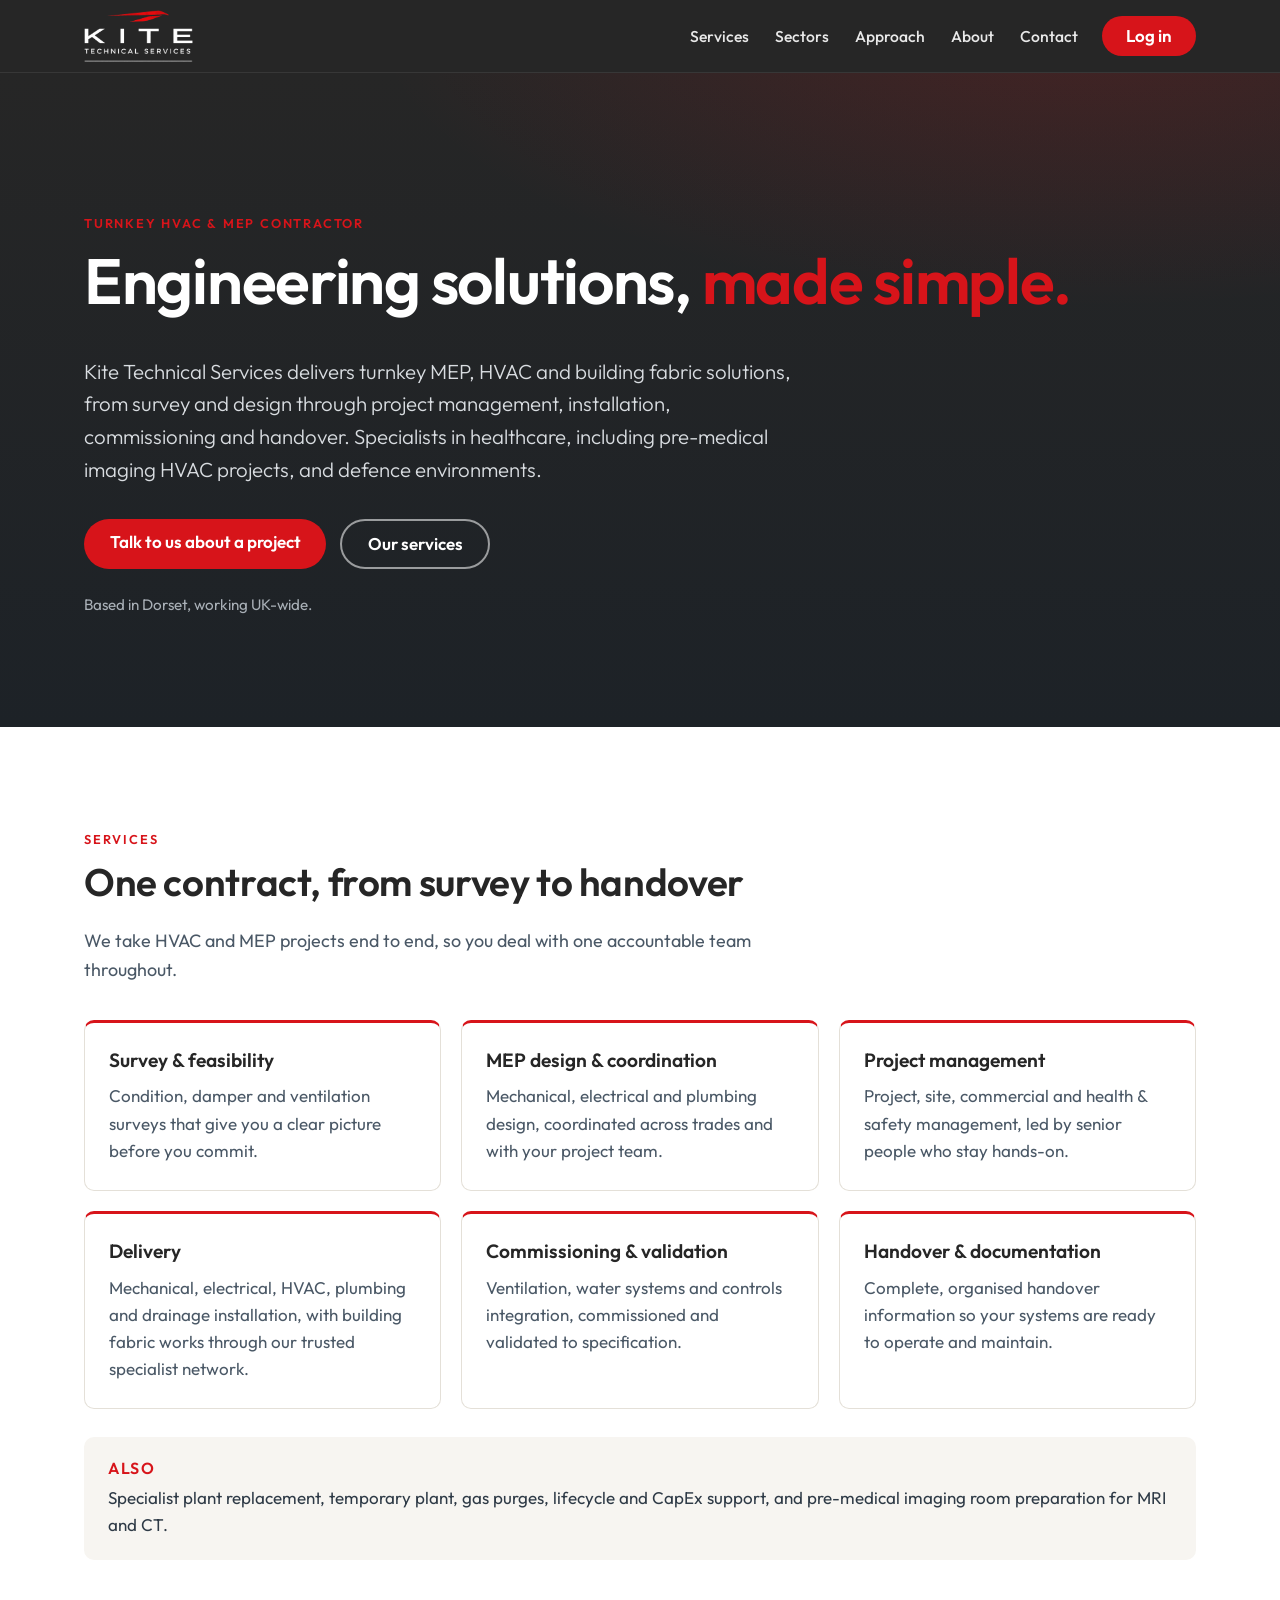
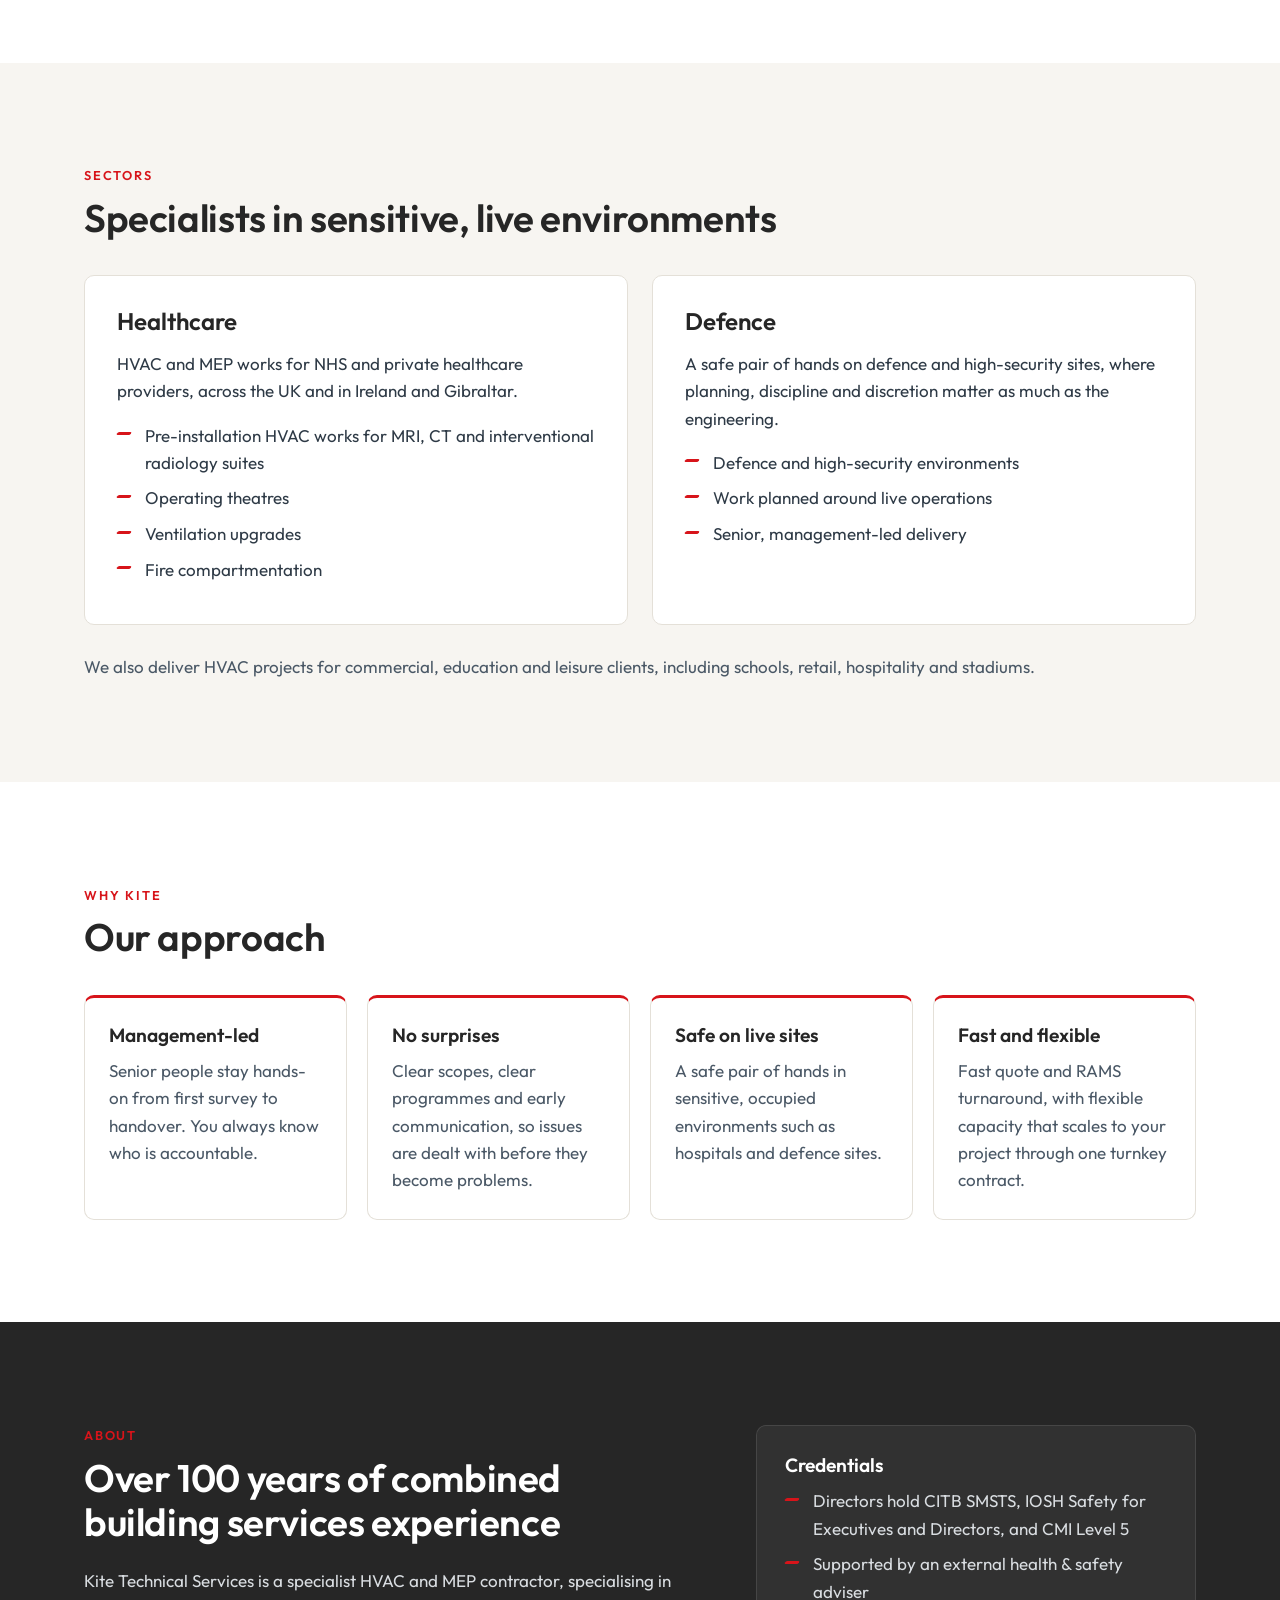
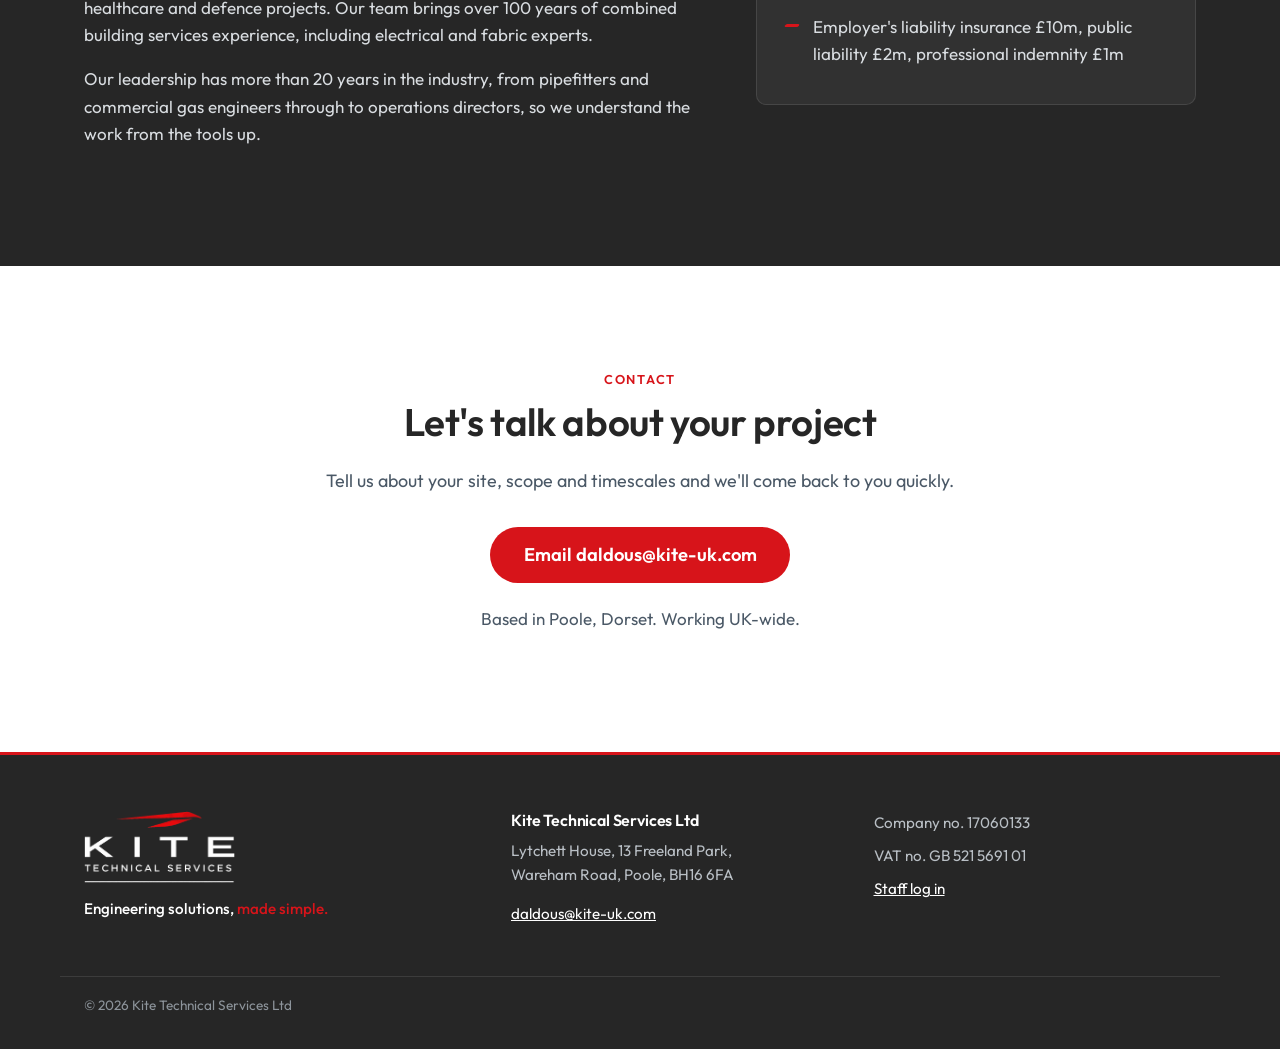
==== index.html @ 0709534b "Initial website" ====
<!doctype html>
<html lang="en-GB">
<head>
<meta charset="utf-8">
<meta name="viewport" content="width=device-width, initial-scale=1">
<title>Kite Technical Services | Turnkey HVAC &amp; MEP for healthcare and defence</title>
<meta name="description" content="Kite Technical Services delivers turnkey HVAC, MEP and building fabric solutions, from survey and design through installation, commissioning and handover. Specialists in healthcare and defence. Based in Dorset, working UK-wide.">
<link rel="canonical" href="https://kite-uk.com/">
<meta name="theme-color" content="#262626">
<meta property="og:type" content="website">
<meta property="og:site_name" content="Kite Technical Services">
<meta property="og:title" content="Kite Technical Services | Engineering solutions made simple">
<meta property="og:description" content="Turnkey MEP, HVAC and fabric contractor, specialists in healthcare and defence projects. Based in Dorset, working UK-wide.">
<meta property="og:url" content="https://kite-uk.com/">
<meta property="og:image" content="https://kite-uk.com/og-image.png">
<meta property="og:image:width" content="1200">
<meta property="og:image:height" content="630">
<meta property="og:image:alt" content="Kite Technical Services logo">
<meta property="og:locale" content="en_GB">
<meta name="twitter:card" content="summary_large_image">
<link rel="icon" href="/favicon.ico" sizes="32x32">
<link rel="icon" type="image/png" sizes="32x32" href="/favicon-32.png">
<link rel="apple-touch-icon" href="/apple-touch-icon.png">
<link rel="preconnect" href="https://fonts.googleapis.com">
<link rel="preconnect" href="https://fonts.gstatic.com" crossorigin>
<link rel="stylesheet" href="https://fonts.googleapis.com/css2?family=Outfit:wght@300;400;500;600;700&display=swap">
<link rel="stylesheet" href="/styles.css">
<script type="application/ld+json">
{"@context":"https://schema.org","@type":"Organization","name":"Kite Technical Services Ltd","url":"https://kite-uk.com/","logo":"https://kite-uk.com/kite-logo.png","email":"daldous@kite-uk.com","slogan":"Engineering solutions made simple","address":{"@type":"PostalAddress","streetAddress":"Lytchett House, 13 Freeland Park, Wareham Road","addressLocality":"Poole","postalCode":"BH16 6FA","addressCountry":"GB"},"vatID":"GB521569101"}
</script>
</head>
<body>
<a class="skip" href="#main">Skip to content</a>
<header class="site-header">
  <div class="wrap header-inner">
    <a class="brand" href="/" aria-label="Kite Technical Services home">
      <img src="/kite-logo-white.png" alt="Kite Technical Services" width="640" height="306">
    </a>
    <nav aria-label="Main">
      <ul class="nav-links">
        <li><a href="#services">Services</a></li>
        <li><a href="#sectors">Sectors</a></li>
        <li><a href="#approach">Approach</a></li>
        <li><a href="#about">About</a></li>
        <li><a href="#contact">Contact</a></li>
      </ul>
    </nav>
    <a class="btn btn-login" href="https://portal.kite-uk.com" rel="noopener">Log in</a>
  </div>
</header>

<main id="main">
  <section class="hero" aria-labelledby="hero-title">
    <div class="wrap hero-inner">
      <p class="eyebrow">Turnkey HVAC &amp; MEP contractor</p>
      <h1 id="hero-title">Engineering solutions, <span class="red">made simple.</span></h1>
      <p class="lead">Kite Technical Services delivers turnkey MEP, HVAC and building fabric solutions, from survey and design through project management, installation, commissioning and handover. Specialists in healthcare, including pre-medical imaging HVAC projects, and defence environments.</p>
      <div class="hero-cta">
        <a class="btn btn-primary" href="#contact">Talk to us about a project</a>
        <a class="btn btn-ghost" href="#services">Our services</a>
      </div>
      <p class="hero-note">Based in Dorset, working UK-wide.</p>
    </div>
  </section>

  <section id="services" class="section" aria-labelledby="services-title">
    <div class="wrap">
      <p class="eyebrow">Services</p>
      <h2 id="services-title">One contract, from survey to handover</h2>
      <p class="section-intro">We take HVAC and MEP projects end to end, so you deal with one accountable team throughout.</p>
      <ul class="cards">
        <li class="card"><h3>Survey &amp; feasibility</h3><p>Condition, damper and ventilation surveys that give you a clear picture before you commit.</p></li>
        <li class="card"><h3>MEP design &amp; coordination</h3><p>Mechanical, electrical and plumbing design, coordinated across trades and with your project team.</p></li>
        <li class="card"><h3>Project management</h3><p>Project, site, commercial and health &amp; safety management, led by senior people who stay hands-on.</p></li>
        <li class="card"><h3>Delivery</h3><p>Mechanical, electrical, HVAC, plumbing and drainage installation, with building fabric works through our trusted specialist network.</p></li>
        <li class="card"><h3>Commissioning &amp; validation</h3><p>Ventilation, water systems and controls integration, commissioned and validated to specification.</p></li>
        <li class="card"><h3>Handover &amp; documentation</h3><p>Complete, organised handover information so your systems are ready to operate and maintain.</p></li>
      </ul>
      <div class="also">
        <h3>Also</h3>
        <p>Specialist plant replacement, temporary plant, gas purges, lifecycle and CapEx support, and pre-medical imaging room preparation for MRI and CT.</p>
      </div>
    </div>
  </section>

  <section id="sectors" class="section section-alt" aria-labelledby="sectors-title">
    <div class="wrap">
      <p class="eyebrow">Sectors</p>
      <h2 id="sectors-title">Specialists in sensitive, live environments</h2>
      <div class="sectors">
        <article class="sector">
          <h3>Healthcare</h3>
          <p>HVAC and MEP works for NHS and private healthcare providers, across the UK and in Ireland and Gibraltar.</p>
          <ul class="ticks">
            <li>Pre-installation HVAC works for MRI, CT and interventional radiology suites</li>
            <li>Operating theatres</li>
            <li>Ventilation upgrades</li>
            <li>Fire compartmentation</li>
          </ul>
        </article>
        <article class="sector">
          <h3>Defence</h3>
          <p>A safe pair of hands on defence and high-security sites, where planning, discipline and discretion matter as much as the engineering.</p>
          <ul class="ticks">
            <li>Defence and high-security environments</li>
            <li>Work planned around live operations</li>
            <li>Senior, management-led delivery</li>
          </ul>
        </article>
      </div>
      <p class="sector-more">We also deliver HVAC projects for commercial, education and leisure clients, including schools, retail, hospitality and stadiums.</p>
    </div>
  </section>

  <section id="approach" class="section" aria-labelledby="approach-title">
    <div class="wrap">
      <p class="eyebrow">Why Kite</p>
      <h2 id="approach-title">Our approach</h2>
      <ul class="cards cards-4">
        <li class="card"><h3>Management-led</h3><p>Senior people stay hands-on from first survey to handover. You always know who is accountable.</p></li>
        <li class="card"><h3>No surprises</h3><p>Clear scopes, clear programmes and early communication, so issues are dealt with before they become problems.</p></li>
        <li class="card"><h3>Safe on live sites</h3><p>A safe pair of hands in sensitive, occupied environments such as hospitals and defence sites.</p></li>
        <li class="card"><h3>Fast and flexible</h3><p>Fast quote and RAMS turnaround, with flexible capacity that scales to your project through one turnkey contract.</p></li>
      </ul>
    </div>
  </section>

  <section id="about" class="section section-dark" aria-labelledby="about-title">
    <div class="wrap about">
      <div>
        <p class="eyebrow">About</p>
        <h2 id="about-title">Over 100 years of combined building services experience</h2>
        <p>Kite Technical Services is a specialist HVAC and MEP contractor, specialising in healthcare and defence projects. Our team brings over 100 years of combined building services experience, including electrical and fabric experts.</p>
        <p>Our leadership has more than 20 years in the industry, from pipefitters and commercial gas engineers through to operations directors, so we understand the work from the tools up.</p>
      </div>
      <div class="creds">
        <h3>Credentials</h3>
        <ul class="ticks ticks-light">
          <li>Directors hold CITB SMSTS, IOSH Safety for Executives and Directors, and CMI Level 5</li>
          <li>Supported by an external health &amp; safety adviser</li>
          <li>Employer's liability insurance £10m, public liability £2m, professional indemnity £1m</li>
        </ul>
      </div>
    </div>
  </section>

  <section id="contact" class="section" aria-labelledby="contact-title">
    <div class="wrap contact">
      <p class="eyebrow">Contact</p>
      <h2 id="contact-title">Let's talk about your project</h2>
      <p class="section-intro">Tell us about your site, scope and timescales and we'll come back to you quickly.</p>
      <a class="btn btn-primary btn-lg" href="mailto:daldous@kite-uk.com?subject=Project%20enquiry">Email daldous@kite-uk.com</a>
      <p class="contact-meta">Based in Poole, Dorset. Working UK-wide.</p>
    </div>
  </section>
</main>

<footer class="site-footer">
  <div class="wrap footer-inner">
    <div>
      <img src="/kite-logo-white.png" alt="Kite Technical Services" width="640" height="306" class="footer-logo">
      <p class="footer-tag">Engineering solutions, <span class="red">made simple.</span></p>
    </div>
    <div>
      <h2 class="footer-h">Kite Technical Services Ltd</h2>
      <address>Lytchett House, 13 Freeland Park,<br>Wareham Road, Poole, BH16 6FA</address>
      <p><a href="mailto:daldous@kite-uk.com">daldous@kite-uk.com</a></p>
    </div>
    <div>
      <p>Company no. 17060133</p>
      <p>VAT no. GB 521 5691 01</p>
      <p><a href="https://portal.kite-uk.com" rel="noopener">Staff log in</a></p>
    </div>
  </div>
  <div class="wrap footer-base"><p>&copy; <span id="y">2026</span> Kite Technical Services Ltd</p></div>
</footer>
<script>document.getElementById('y').textContent=new Date().getFullYear();</script>
</body>
</html>
---- styles.css ----
:root{--red:#d7141a;--red-dark:#b01015;--charcoal:#262626;--slate:#2e3a46;--slate-2:#4a5866;--off:#f7f5f1;--line:#e4e0d8;--white:#fff;--radius:10px;--wrap:1160px}
*,*::before,*::after{box-sizing:border-box}
html{scroll-behavior:smooth;scroll-padding-top:84px}
@media (prefers-reduced-motion:reduce){html{scroll-behavior:auto}}
body{margin:0;font-family:Outfit,system-ui,-apple-system,"Segoe UI",Roboto,sans-serif;font-size:1.0625rem;line-height:1.6;color:var(--slate);background:var(--white);-webkit-font-smoothing:antialiased}
img{max-width:100%;height:auto;display:block}
h1,h2,h3{line-height:1.15;color:var(--charcoal);margin:0 0 .6em;font-weight:600}
h1{font-size:clamp(2.3rem,5.5vw,4rem);font-weight:600;letter-spacing:-.02em;color:var(--white)}
h2{font-size:clamp(1.7rem,3.2vw,2.4rem);letter-spacing:-.01em}
h3{font-size:1.2rem}
p{margin:0 0 1em}
a{color:var(--red-dark)}
a:focus-visible,.btn:focus-visible{outline:3px solid var(--red);outline-offset:3px}
.wrap{max-width:var(--wrap);margin:0 auto;padding:0 24px}
.red{color:var(--red)}
.skip{position:absolute;left:-999px;top:8px;background:var(--white);color:var(--charcoal);padding:8px 14px;z-index:100;border-radius:6px}
.skip:focus{left:8px}
.eyebrow{text-transform:uppercase;letter-spacing:.14em;font-size:.8rem;font-weight:600;color:var(--red);margin-bottom:.8em}
.btn{display:inline-block;font:inherit;font-weight:600;text-decoration:none;border-radius:999px;padding:.75em 1.5em;line-height:1.2;transition:background .15s,color .15s,border-color .15s}
.btn-primary{background:var(--red);color:var(--white)}
.btn-primary:hover{background:var(--red-dark)}
.btn-ghost{border:2px solid rgba(255,255,255,.55);color:var(--white)}
.btn-ghost:hover{border-color:var(--white);background:rgba(255,255,255,.08)}
.btn-lg{font-size:1.15rem;padding:.9em 1.8em;word-break:break-word}
/* Header */
.site-header{position:sticky;top:0;z-index:50;background:var(--charcoal);border-bottom:1px solid rgba(255,255,255,.08)}
.header-inner{display:flex;align-items:center;gap:24px;min-height:72px}
.brand img{height:52px;width:auto}
.site-header nav{margin-left:auto}
.nav-links{list-style:none;display:flex;gap:26px;margin:0;padding:0}
.nav-links a{color:#e8e8e8;text-decoration:none;font-weight:500;font-size:.98rem}
.nav-links a:hover{color:var(--white);text-decoration:underline;text-decoration-color:var(--red);text-underline-offset:6px;text-decoration-thickness:2px}
.btn-login{background:var(--red);color:var(--white);padding:.6em 1.4em}
.btn-login:hover{background:var(--red-dark)}
/* Hero */
.hero{background:radial-gradient(1200px 500px at 85% -10%,rgba(215,20,26,.18),transparent 60%),linear-gradient(180deg,#262626,#1d2227);color:#d9dde1;padding:clamp(72px,11vw,140px) 0 clamp(64px,9vw,110px)}
.hero-inner{max-width:var(--wrap)}
.hero .lead{font-size:clamp(1.1rem,1.6vw,1.3rem);max-width:720px;font-weight:300;color:#d9dde1}
.hero-cta{display:flex;flex-wrap:wrap;gap:14px;margin:2rem 0 1.5rem}
.hero-note{color:#a9b0b7;font-size:.95rem;margin:0}
/* Sections */
.section{padding:clamp(64px,8vw,104px) 0}
.section-alt{background:var(--off)}
.section-dark{background:var(--charcoal);color:#d9dde1}
.section-dark h2,.section-dark h3{color:var(--white)}
.section-intro{max-width:680px;font-size:1.12rem;color:var(--slate-2)}
.cards{list-style:none;margin:2.2rem 0 0;padding:0;display:grid;grid-template-columns:repeat(3,1fr);gap:20px}
.cards-4{grid-template-columns:repeat(4,1fr)}
.card{background:var(--white);border:1px solid var(--line);border-top:3px solid var(--red);border-radius:var(--radius);padding:26px 24px}
.card p{margin:0;color:var(--slate-2)}
.also{margin-top:28px;padding:22px 24px;background:var(--off);border-radius:var(--radius)}
.also h3{font-size:1rem;text-transform:uppercase;letter-spacing:.1em;color:var(--red);margin-bottom:.4em}
.also p{margin:0}
.sectors{display:grid;grid-template-columns:1fr 1fr;gap:24px;margin-top:2.2rem}
.sector{background:var(--white);border-radius:var(--radius);padding:32px;border:1px solid var(--line)}
.sector h3{font-size:1.5rem}
.sector-more{margin:28px 0 0;color:var(--slate-2)}
.ticks{list-style:none;padding:0;margin:0}
.ticks li{position:relative;padding-left:28px;margin:.5em 0}
.ticks li::before{content:"";position:absolute;left:0;top:.62em;width:14px;height:3px;background:var(--red);border-radius:2px;transform:skewX(-30deg)}
.about{display:grid;grid-template-columns:1.4fr 1fr;gap:56px;align-items:start}
.creds{background:rgba(255,255,255,.05);border:1px solid rgba(255,255,255,.1);border-radius:var(--radius);padding:28px}
.contact{text-align:center}
.contact .section-intro{margin:0 auto 2rem}
.contact-meta{margin-top:1.4rem;color:var(--slate-2)}
/* Footer */
.site-footer{background:var(--charcoal);color:#b9bfc5;font-size:.95rem;padding-top:56px;border-top:3px solid var(--red)}
.site-footer a{color:var(--white)}
.footer-inner{display:grid;grid-template-columns:1.2fr 1fr 1fr;gap:40px}
.footer-logo{height:72px;width:auto;margin-bottom:14px}
.footer-tag{color:var(--white);font-weight:500}
.footer-h{color:var(--white);font-size:1rem;margin-bottom:.6em}
address{font-style:normal;margin-bottom:1em}
.site-footer p{margin:0 0 .6em}
.footer-base{border-top:1px solid rgba(255,255,255,.1);margin-top:40px;padding-top:18px;padding-bottom:24px;font-size:.85rem;color:#8d949b}
/* 404 */
.notfound{min-height:60vh;display:flex;align-items:center;padding:80px 0}
/* Responsive */
@media (max-width:980px){.cards,.cards-4{grid-template-columns:1fr 1fr}.about{grid-template-columns:1fr;gap:32px}.footer-inner{grid-template-columns:1fr 1fr}}
@media (max-width:820px){.site-header nav{display:none}.btn-login{margin-left:auto}}
@media (max-width:640px){.cards,.cards-4,.sectors,.footer-inner{grid-template-columns:1fr}.brand img{height:44px}.sector{padding:24px}.header-inner{min-height:64px}html{scroll-padding-top:72px}}
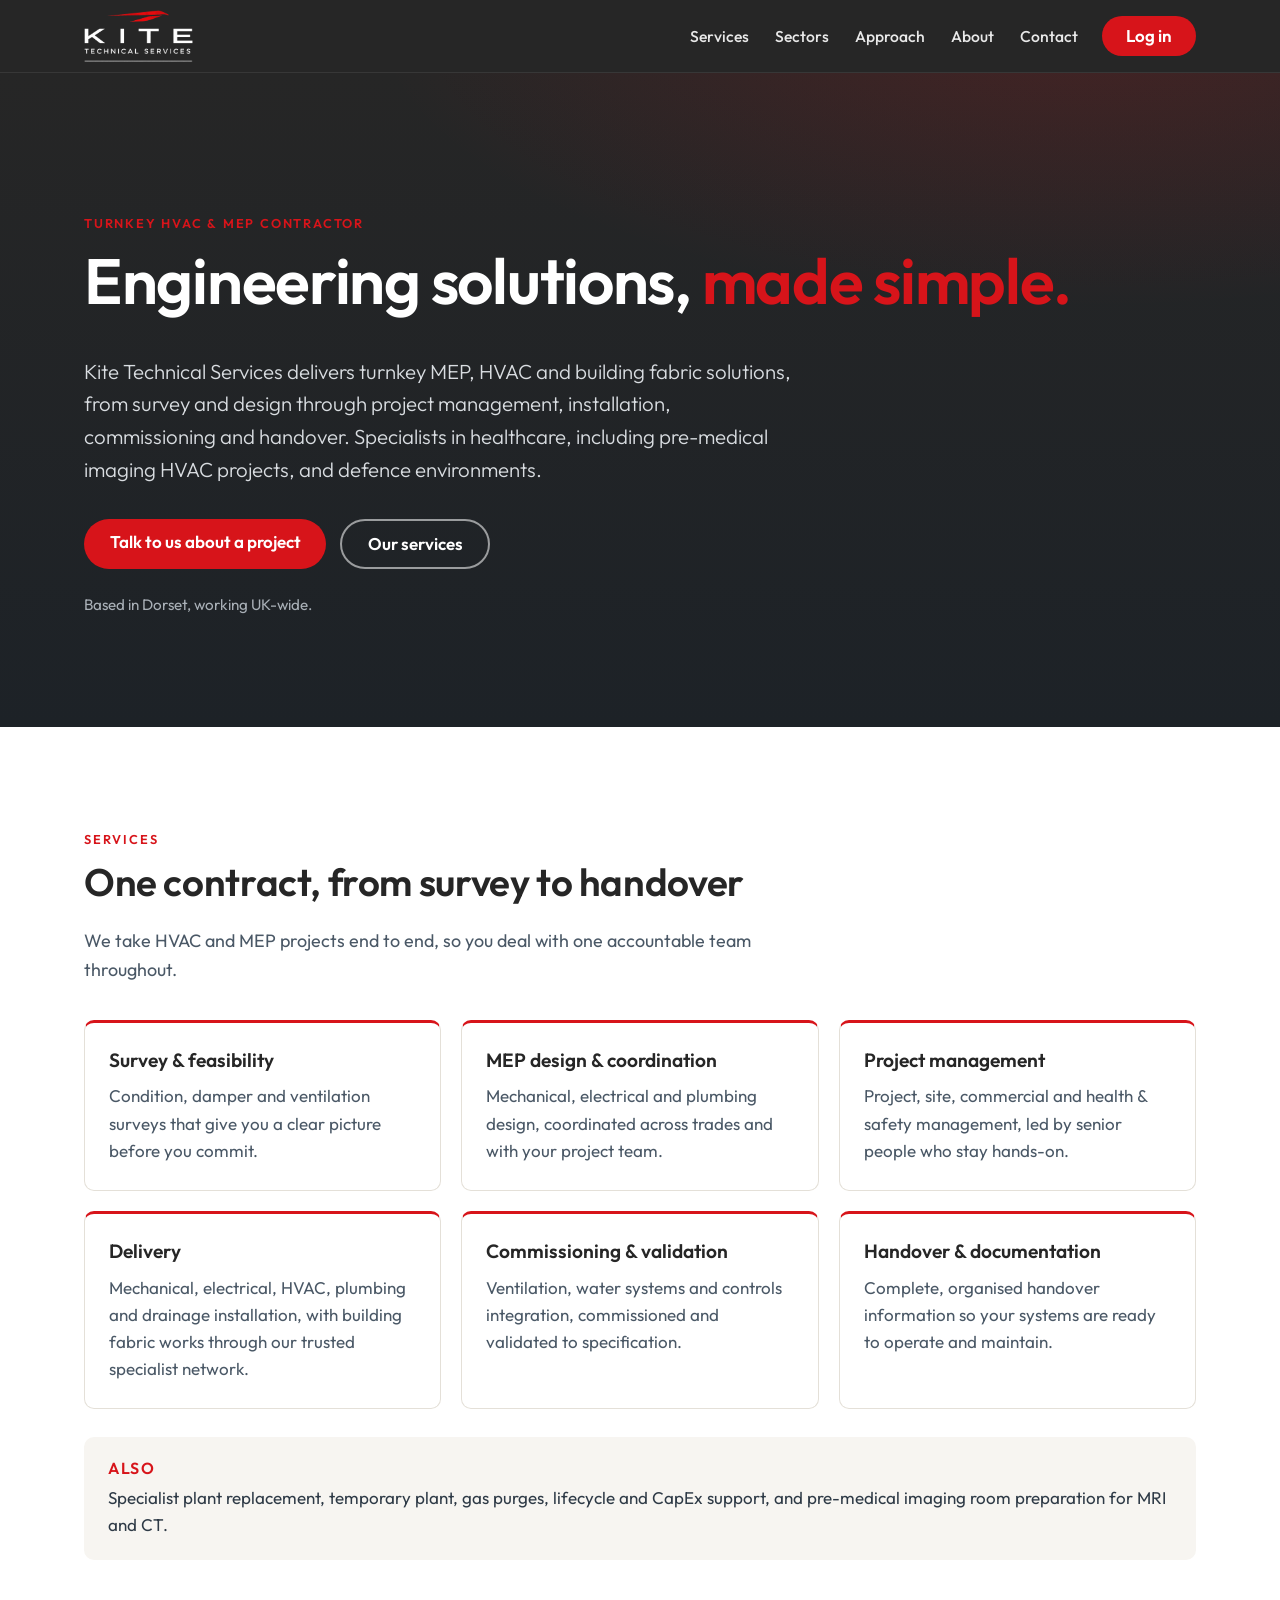
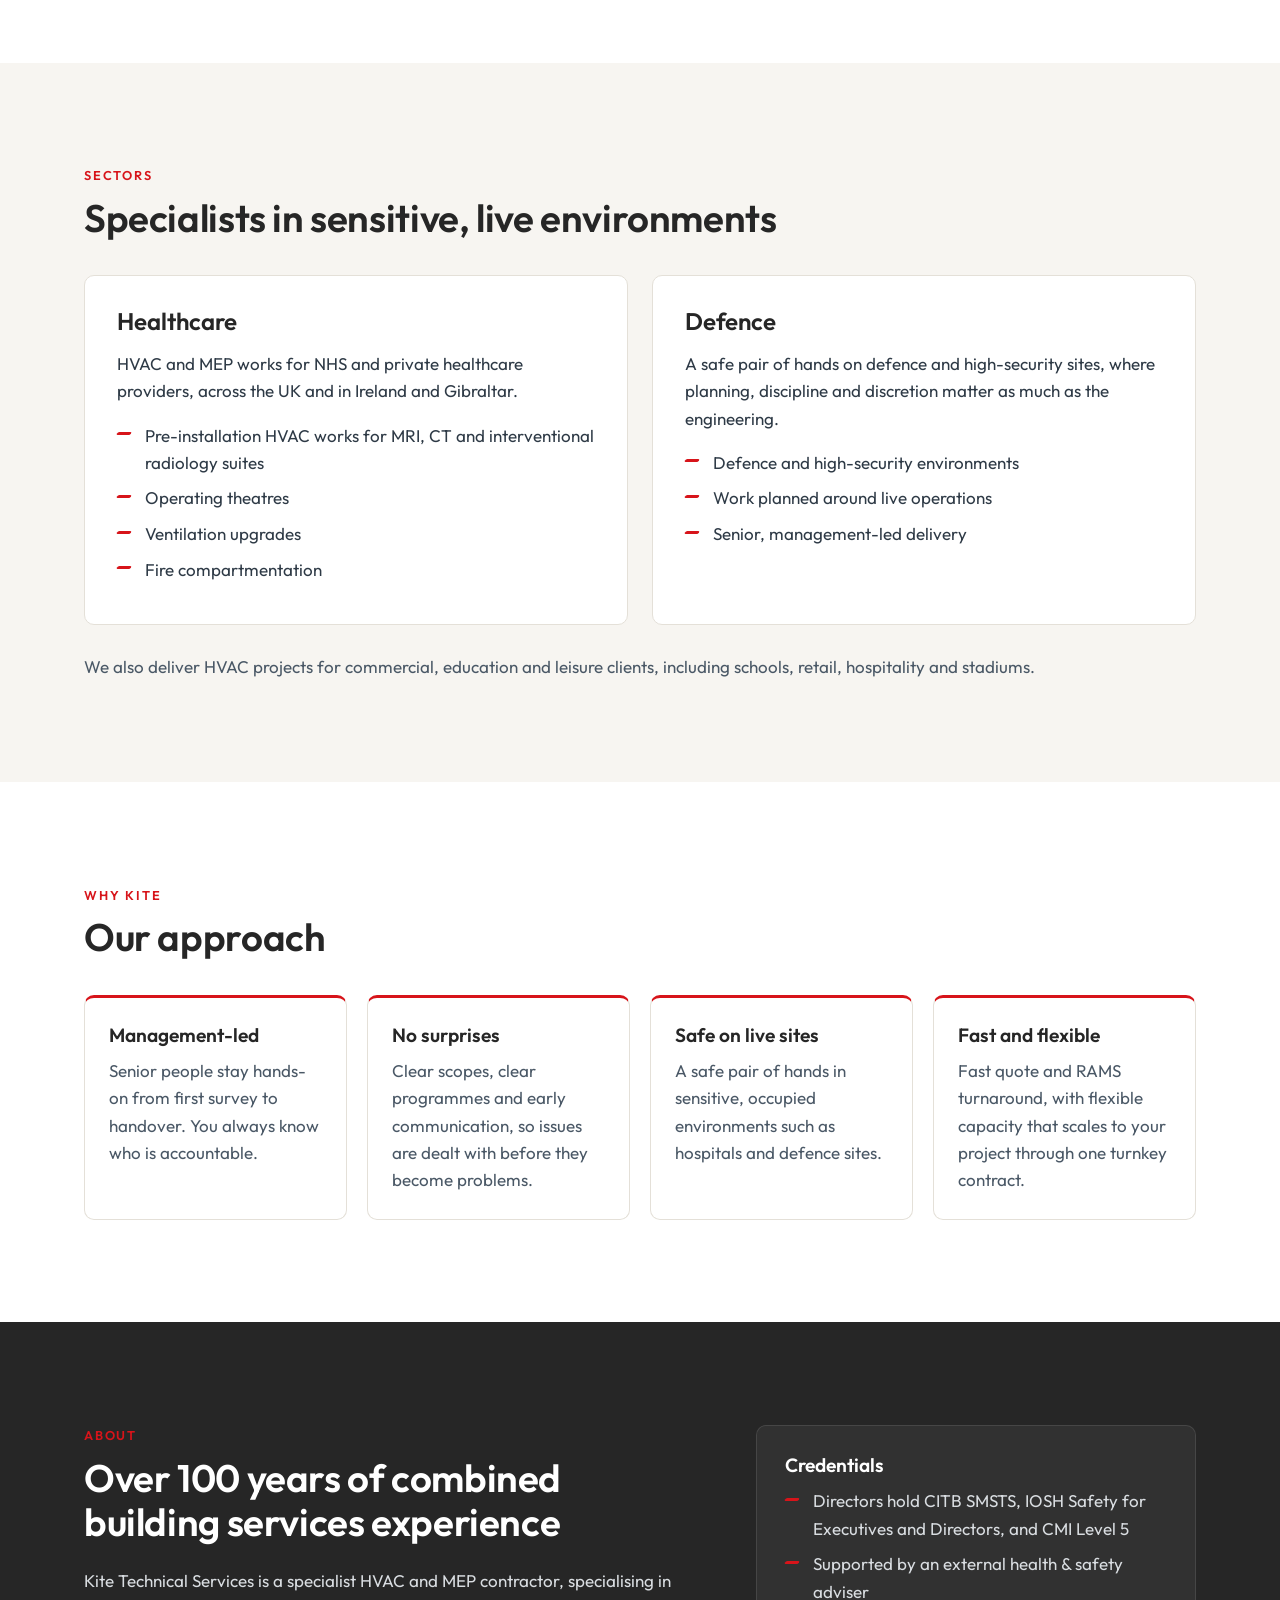
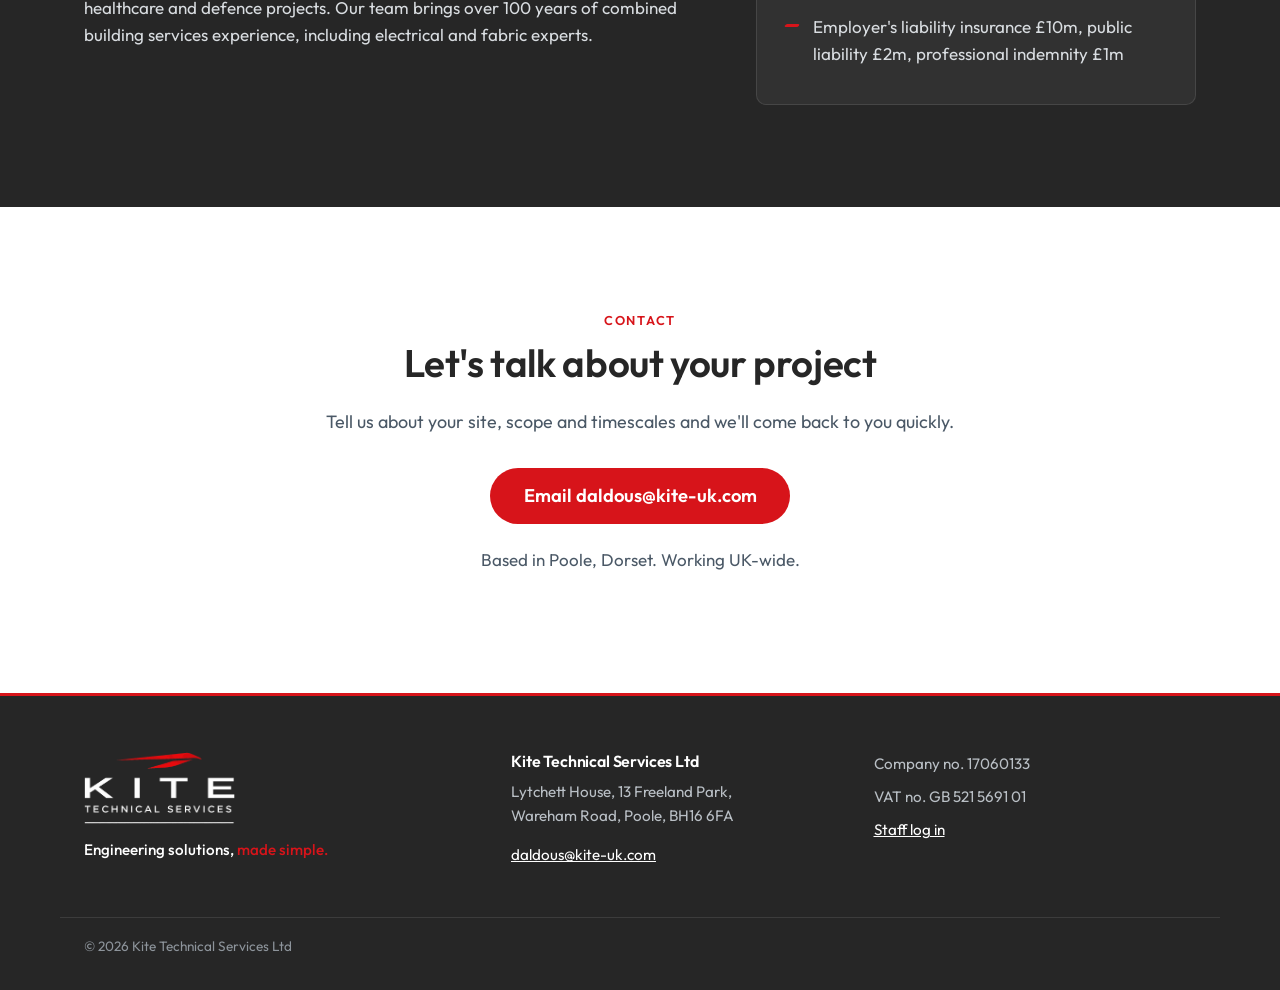
==== commit 6910f234: "Remove leadership experience paragraph from About section Remove a paragraph about leadership experi" ====
--- a/index.html
+++ b/index.html
@@ -131,7 +131,7 @@
         <p class="eyebrow">About</p>
         <h2 id="about-title">Over 100 years of combined building services experience</h2>
         <p>Kite Technical Services is a specialist HVAC and MEP contractor, specialising in healthcare and defence projects. Our team brings over 100 years of combined building services experience, including electrical and fabric experts.</p>
-        <p>Our leadership has more than 20 years in the industry, from pipefitters and commercial gas engineers through to operations directors, so we understand the work from the tools up.</p>
+      
       </div>
       <div class="creds">
         <h3>Credentials</h3>
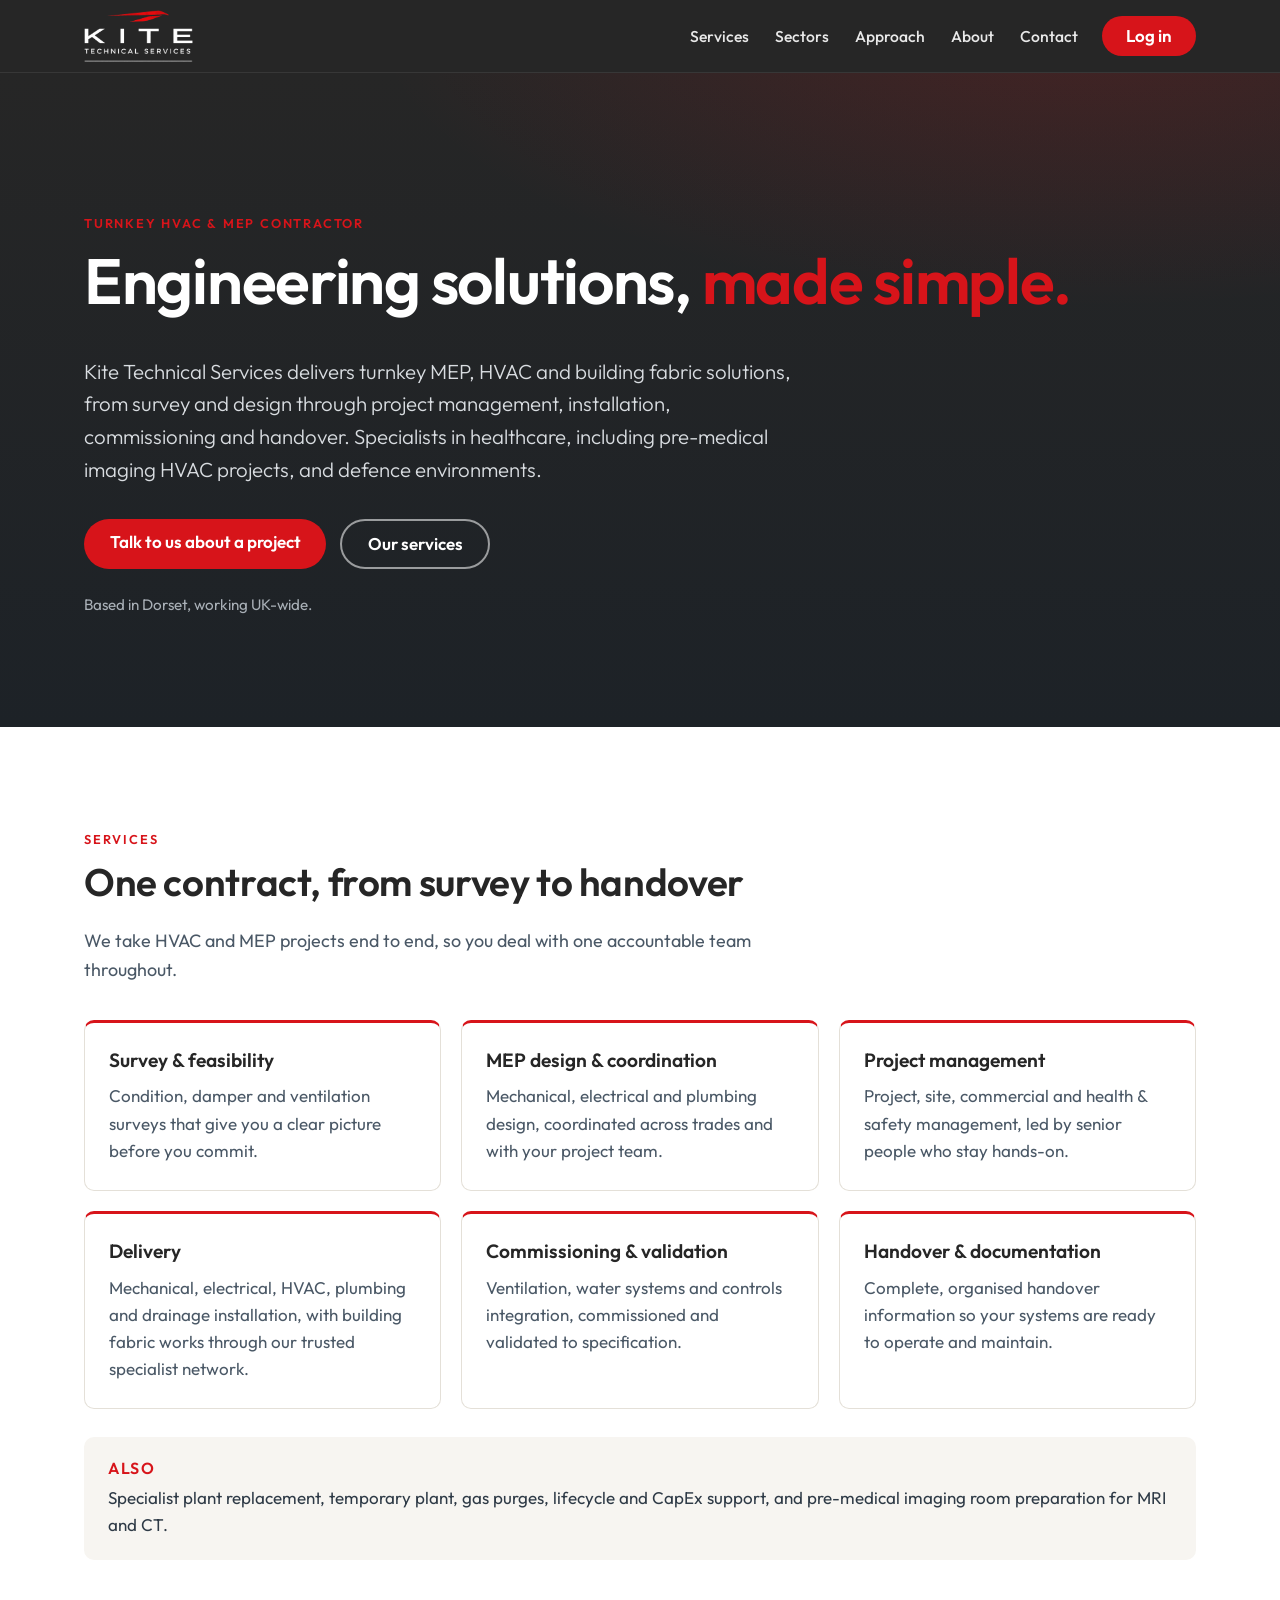
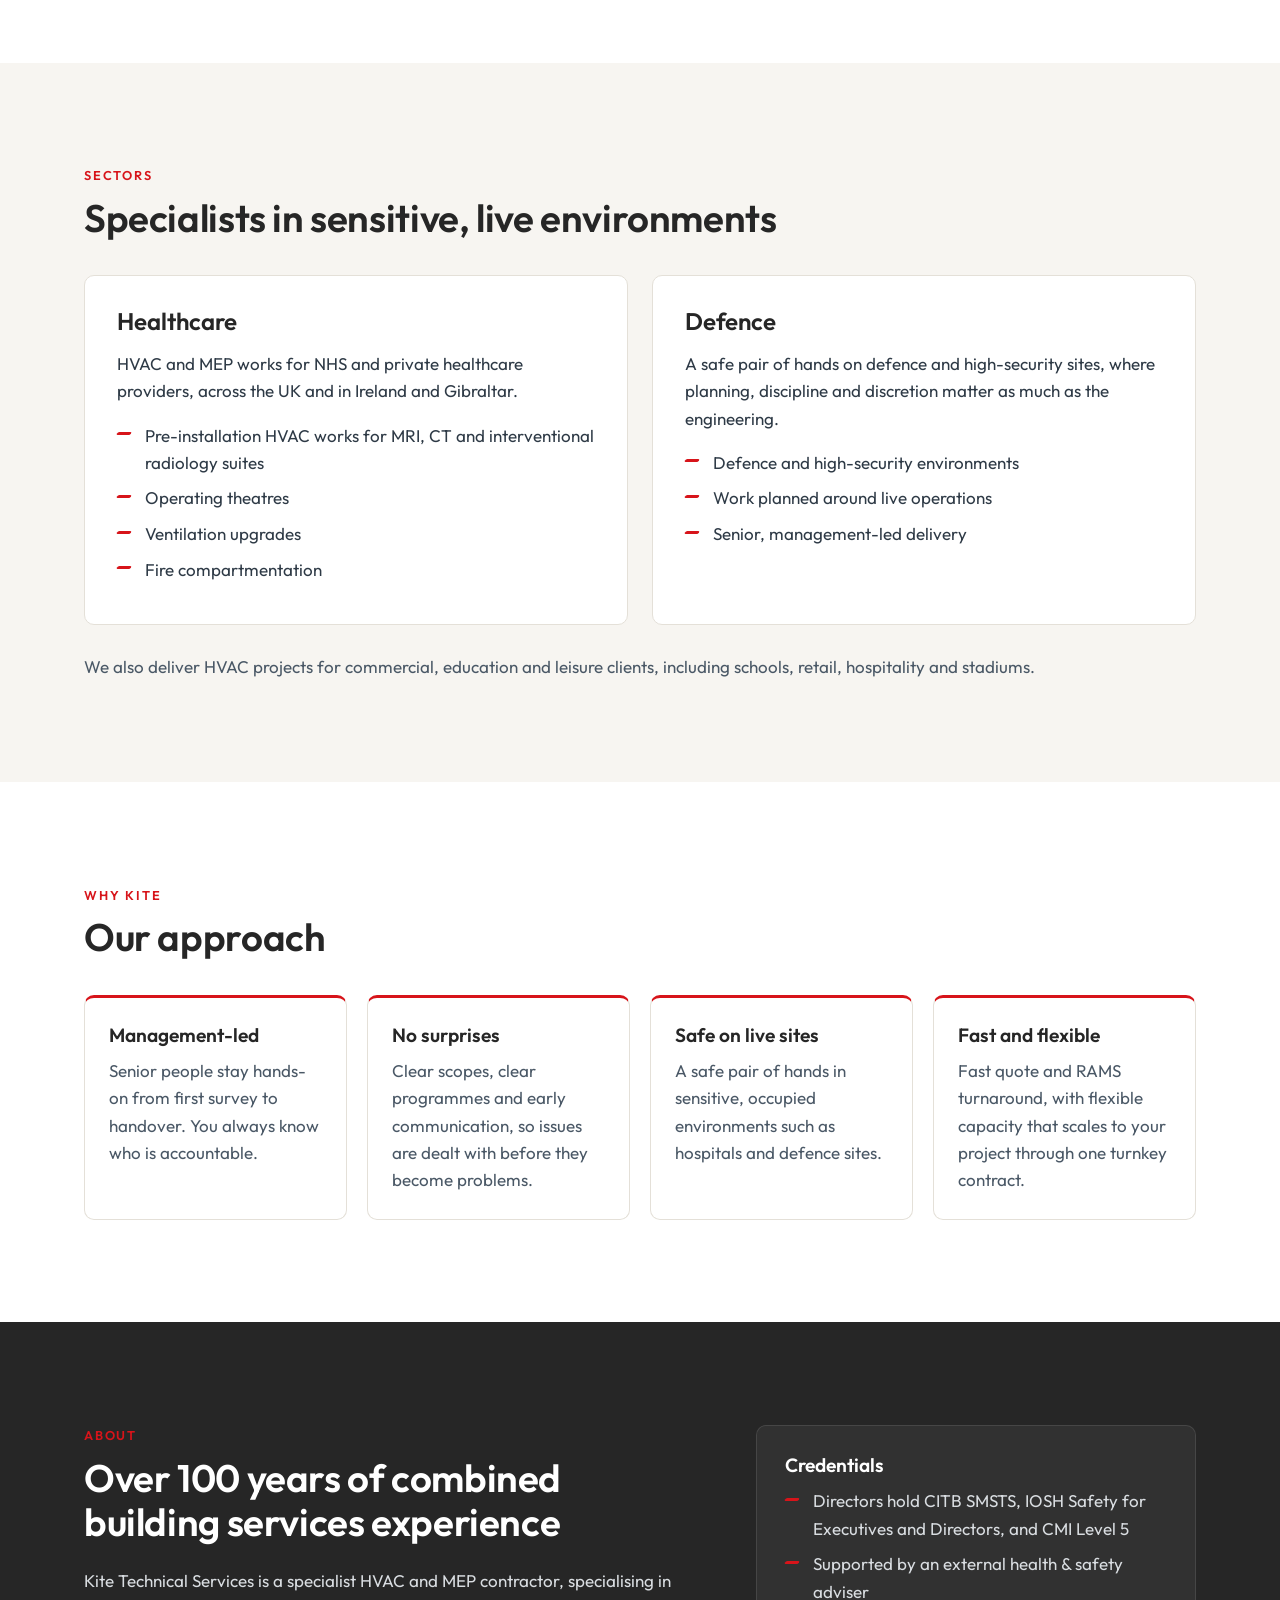
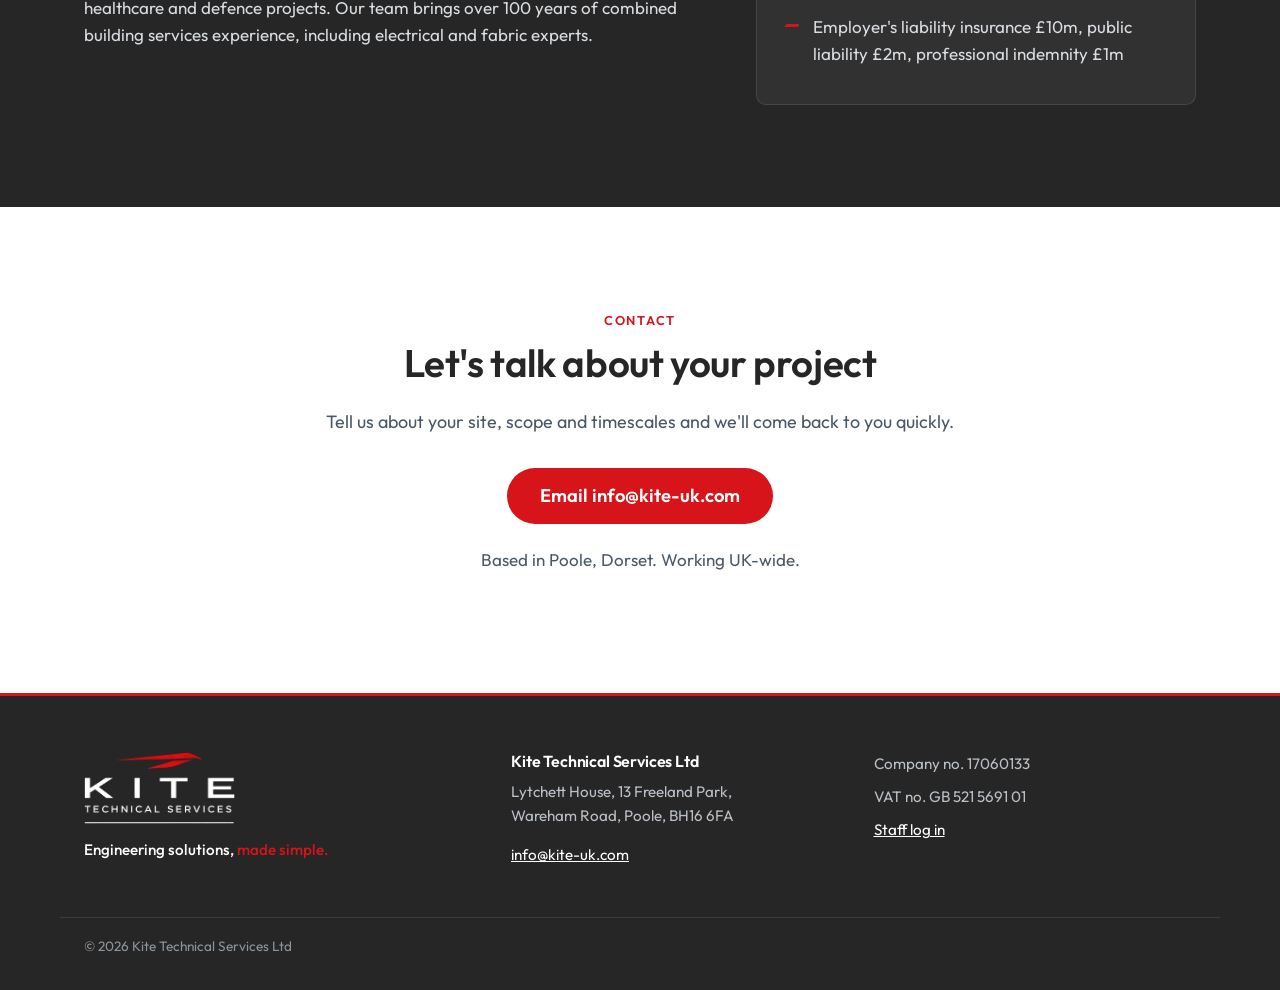
==== commit a17114e7: "Use info@kite-uk.com as contact email" ====
--- a/index.html
+++ b/index.html
@@ -26,7 +26,7 @@
 <link rel="stylesheet" href="https://fonts.googleapis.com/css2?family=Outfit:wght@300;400;500;600;700&display=swap">
 <link rel="stylesheet" href="/styles.css">
 <script type="application/ld+json">
-{"@context":"https://schema.org","@type":"Organization","name":"Kite Technical Services Ltd","url":"https://kite-uk.com/","logo":"https://kite-uk.com/kite-logo.png","email":"daldous@kite-uk.com","slogan":"Engineering solutions made simple","address":{"@type":"PostalAddress","streetAddress":"Lytchett House, 13 Freeland Park, Wareham Road","addressLocality":"Poole","postalCode":"BH16 6FA","addressCountry":"GB"},"vatID":"GB521569101"}
+{"@context":"https://schema.org","@type":"Organization","name":"Kite Technical Services Ltd","url":"https://kite-uk.com/","logo":"https://kite-uk.com/kite-logo.png","email":"info@kite-uk.com","slogan":"Engineering solutions made simple","address":{"@type":"PostalAddress","streetAddress":"Lytchett House, 13 Freeland Park, Wareham Road","addressLocality":"Poole","postalCode":"BH16 6FA","addressCountry":"GB"},"vatID":"GB521569101"}
 </script>
 </head>
 <body>
@@ -149,7 +149,7 @@
       <p class="eyebrow">Contact</p>
       <h2 id="contact-title">Let's talk about your project</h2>
       <p class="section-intro">Tell us about your site, scope and timescales and we'll come back to you quickly.</p>
-      <a class="btn btn-primary btn-lg" href="mailto:daldous@kite-uk.com?subject=Project%20enquiry">Email daldous@kite-uk.com</a>
+      <a class="btn btn-primary btn-lg" href="mailto:info@kite-uk.com?subject=Project%20enquiry">Email info@kite-uk.com</a>
       <p class="contact-meta">Based in Poole, Dorset. Working UK-wide.</p>
     </div>
   </section>
@@ -164,7 +164,7 @@
     <div>
       <h2 class="footer-h">Kite Technical Services Ltd</h2>
       <address>Lytchett House, 13 Freeland Park,<br>Wareham Road, Poole, BH16 6FA</address>
-      <p><a href="mailto:daldous@kite-uk.com">daldous@kite-uk.com</a></p>
+      <p><a href="mailto:info@kite-uk.com">info@kite-uk.com</a></p>
     </div>
     <div>
       <p>Company no. 17060133</p>
@@ -177,3 +177,4 @@
 <script>document.getElementById('y').textContent=new Date().getFullYear();</script>
 </body>
 </html>
+
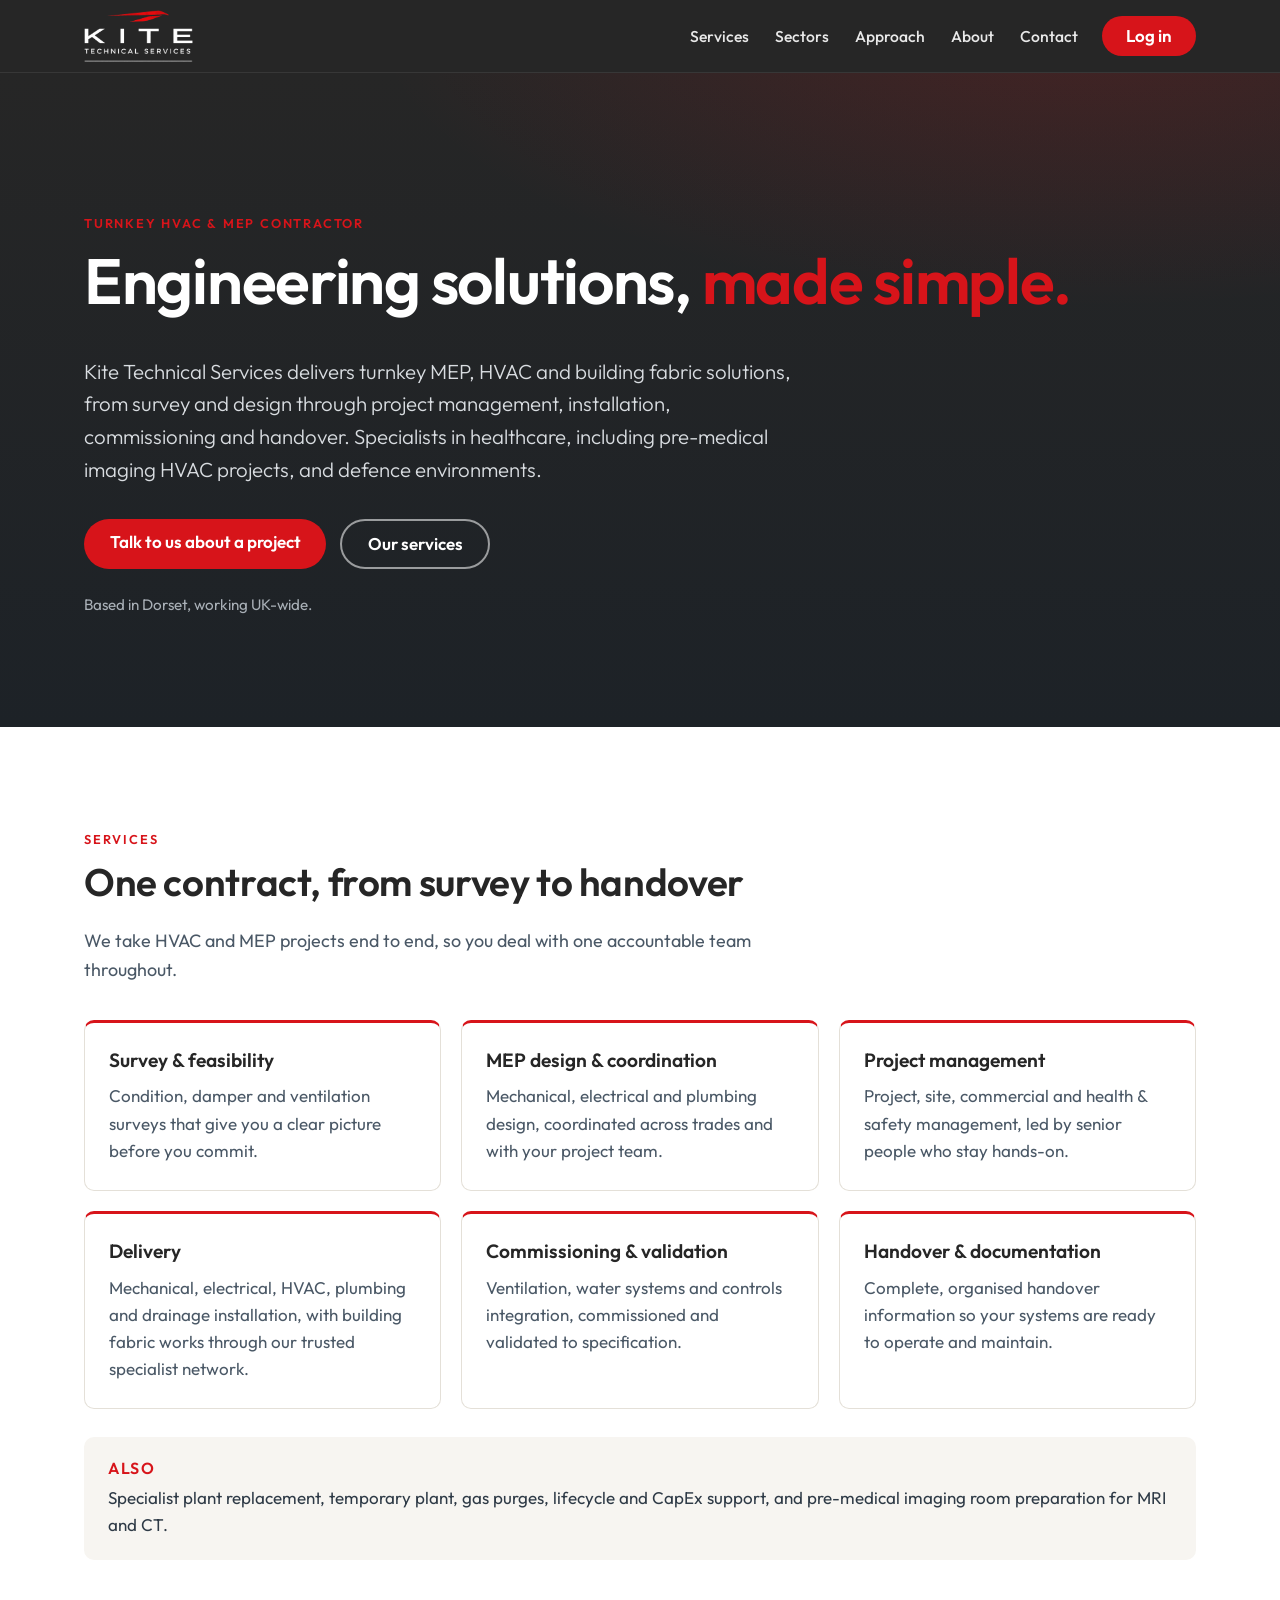
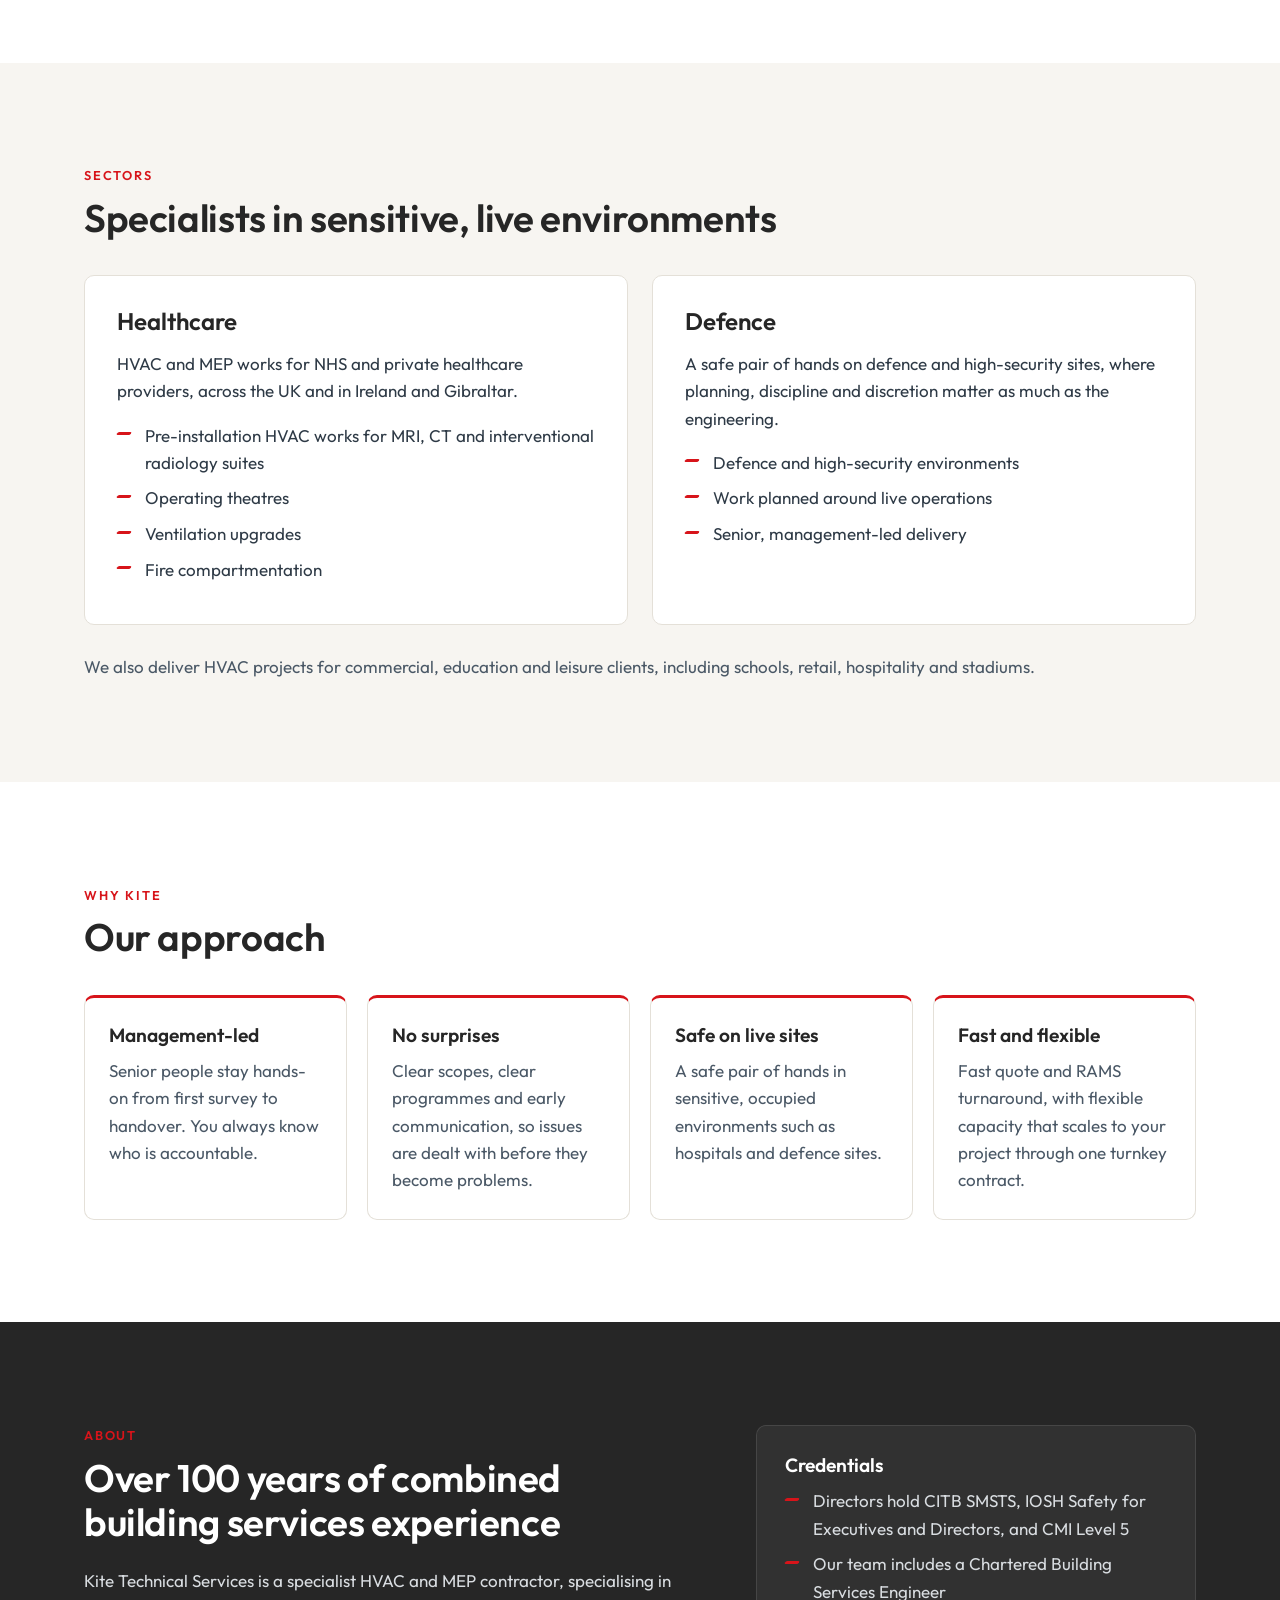
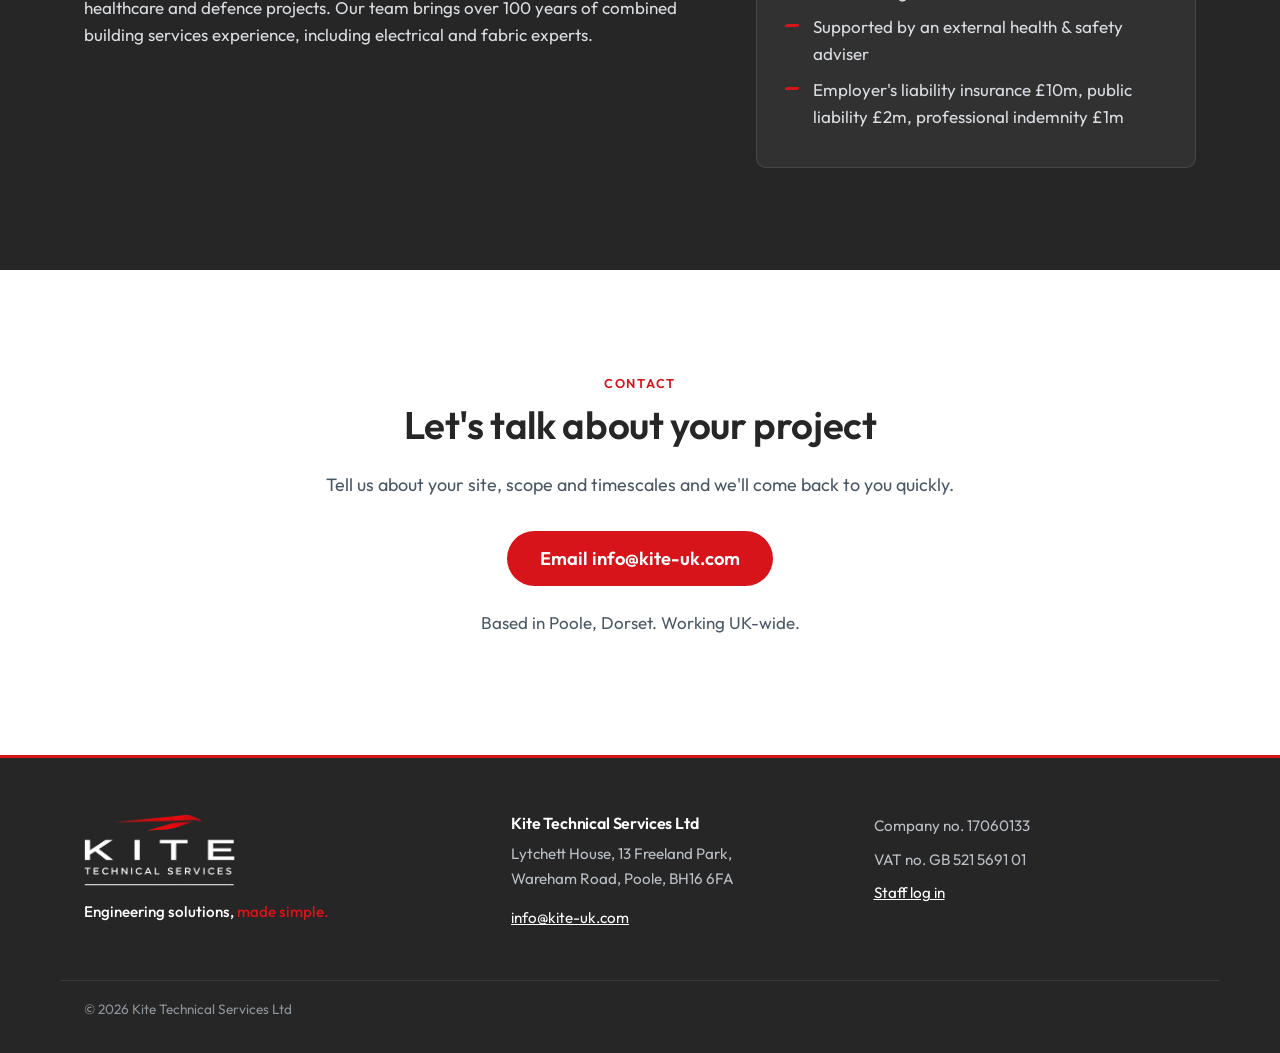
==== commit 1b1b635c: "Add chartered building services engineer credential" ====
--- a/index.html
+++ b/index.html
@@ -137,6 +137,7 @@
         <h3>Credentials</h3>
         <ul class="ticks ticks-light">
           <li>Directors hold CITB SMSTS, IOSH Safety for Executives and Directors, and CMI Level 5</li>
+          <li>Our team includes a Chartered Building Services Engineer</li>
           <li>Supported by an external health &amp; safety adviser</li>
           <li>Employer's liability insurance £10m, public liability £2m, professional indemnity £1m</li>
         </ul>
